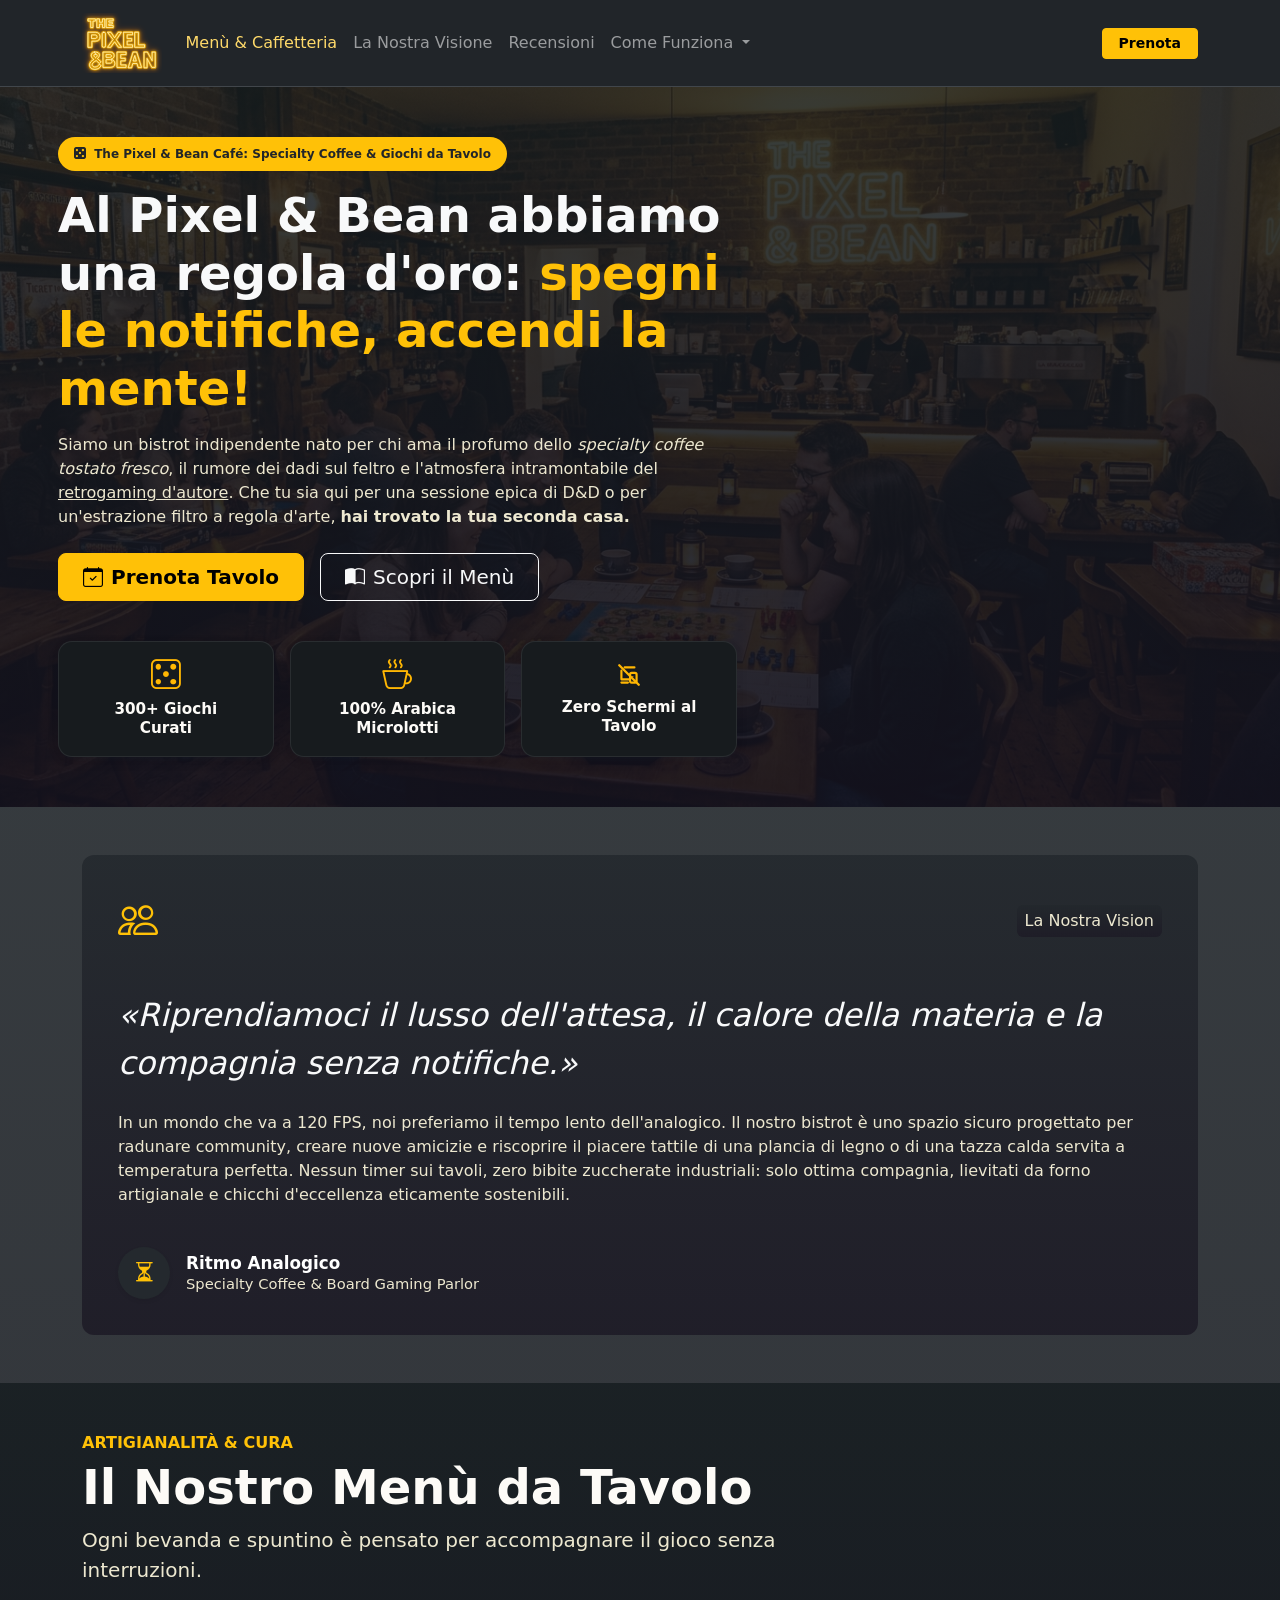
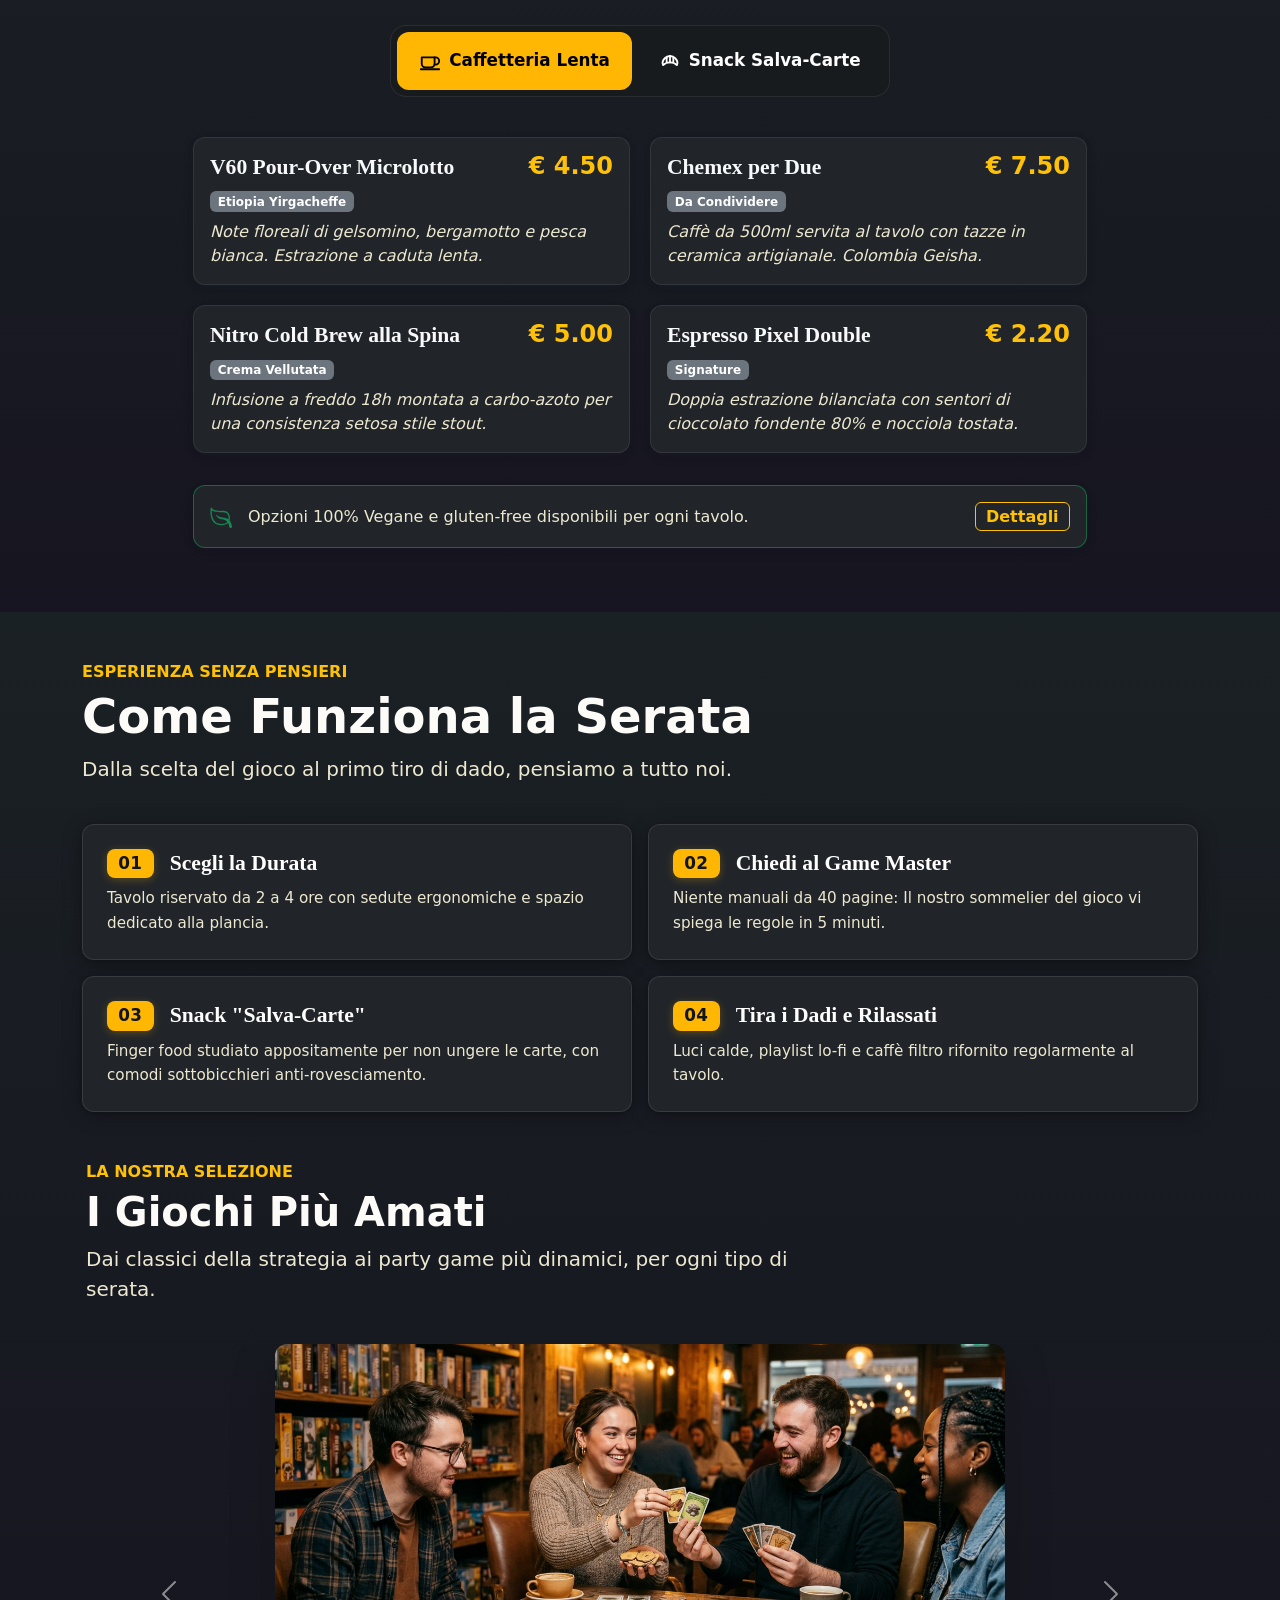
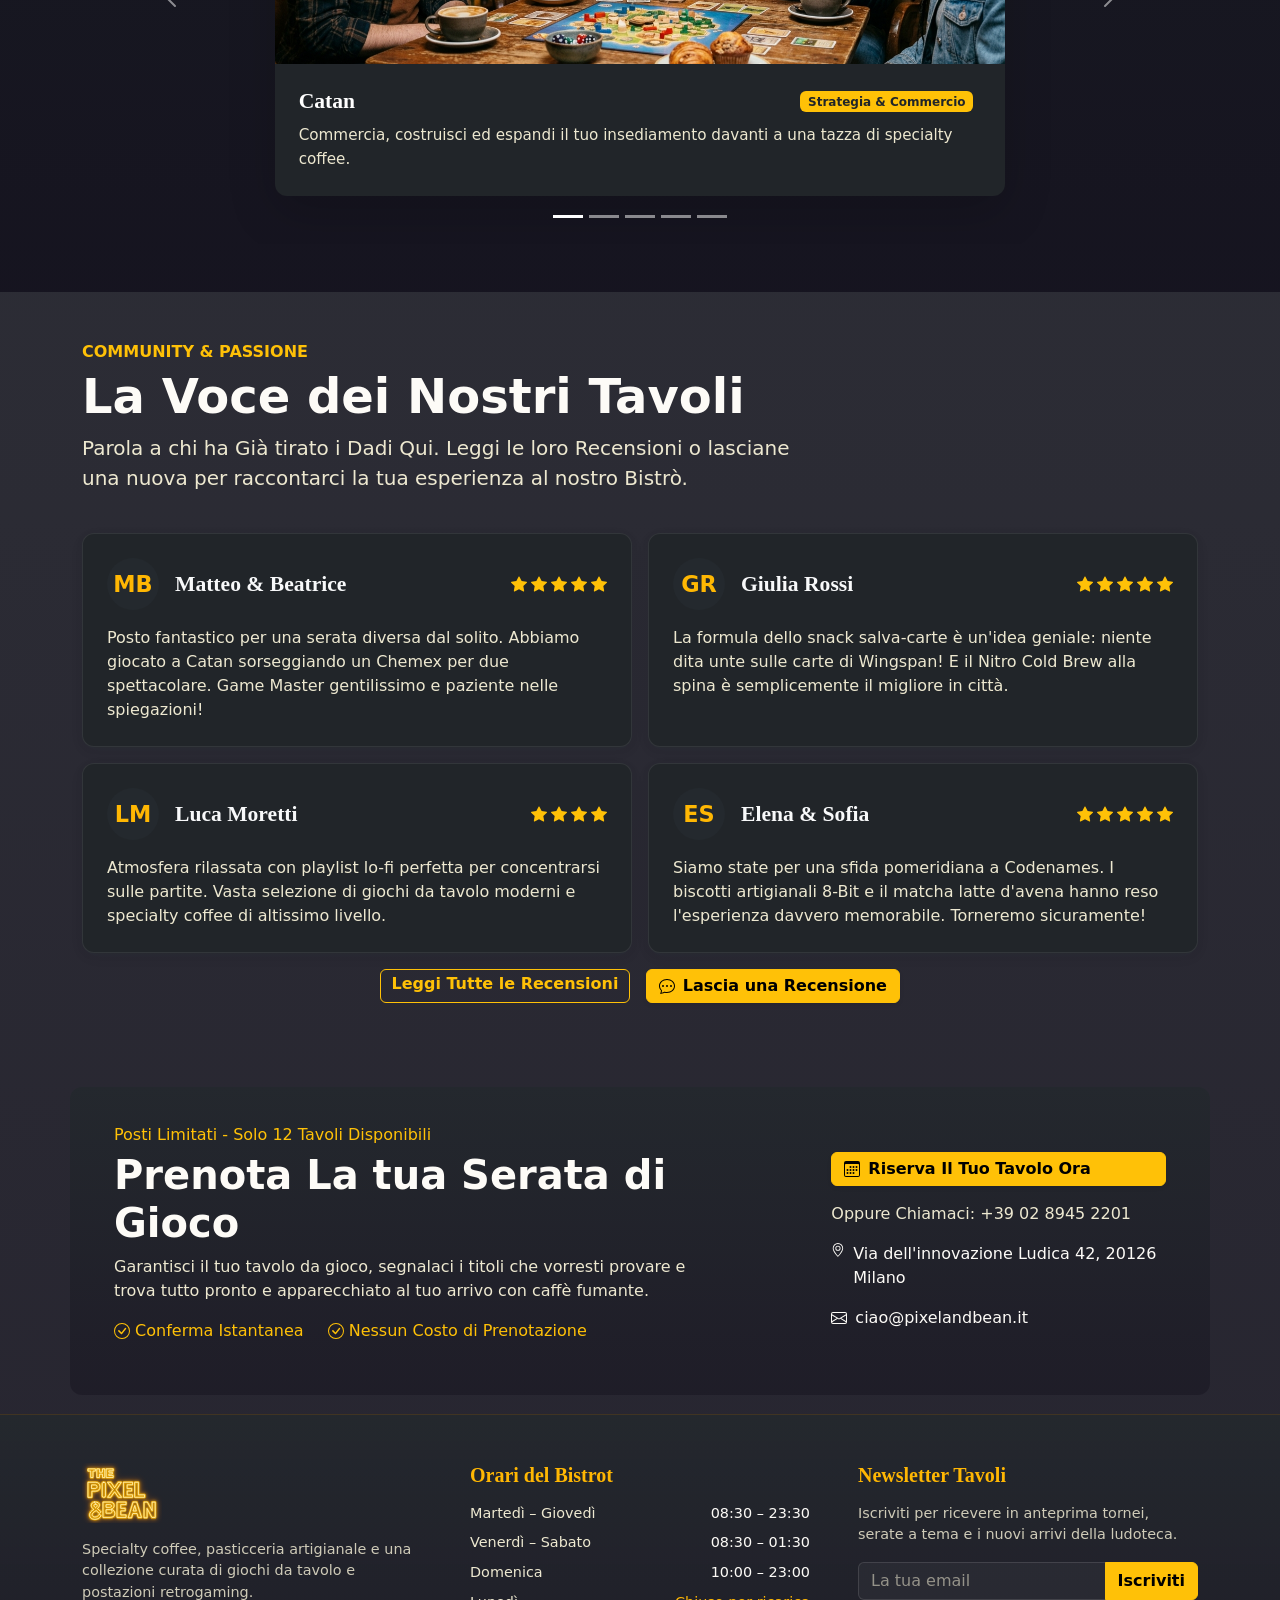
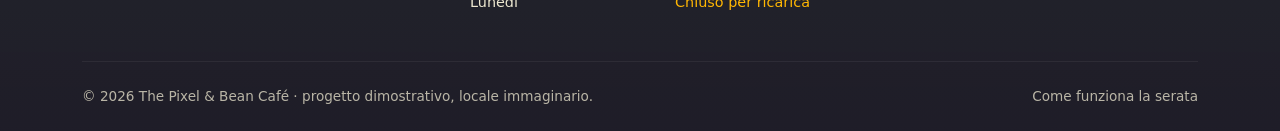
==== pixel-bean-cafe/src/index.html @ 0827370f "Creato funzione onBookingSubmit per la gestione del form di prenotazioni. La funzione registra i val" ====
<!DOCTYPE html>
<html lang="it">

<head>
     <meta charset="UTF-8">
     <meta name="viewport" content="width=device-width, initial-scale=1.0">
     <title>The Pixel & Bean Café</title>

     <!-- Bootstrap 5.3 CSS -->
     <link href="https://cdn.jsdelivr.net/npm/bootstrap@5.3.3/dist/css/bootstrap.min.css" rel="stylesheet"
          integrity="sha384-QWTKZyjpPEjISv5WaRU9OFeRpok6YctnYmDr5pNlyT2bRjXh0JMhjY6hW+ALEwIH" crossorigin="anonymous">
     <!-- Bootstrap Icons -->
     <link rel="stylesheet" href="https://cdn.jsdelivr.net/npm/bootstrap-icons@1.11.3/font/bootstrap-icons.min.css">
     <!-- Foglio di stile personalizzato (Palette & Design Tokens) -->
     <link rel="stylesheet" href="../style/styles.css">
</head>

<body>
     <!-- In attesa di implementazione del Piano di Refactoring -->
     <nav class="navbar navbar-expand-lg bg-dark sticky-top border-bottom border-secondary-subtle" data-bs-theme="dark">
          <div class="container">
               <a class="navbar-brand d-flex align-items-center gap-2" href="#">
                    <img src="../assets/svg/logo.svg" alt="Logo" class="navbar-logo" width="48" height="48">
               </a>

               <div class="d-flex align-items-center gap-2 order-lg-last">
                    <button type="button" class="btn btn-warning btn-sm px-3 fw-semibold" data-bs-toggle="modal"
                         data-bs-target="#prenotazioniModal">Prenota</button>
                    <button class="navbar-toggler" type="button" data-bs-toggle="collapse"
                         data-bs-target="#navbarSupportedContent" aria-controls="navbarSupportedContent"
                         aria-expanded="false" aria-label="Toggle navigation">
                         <span class="navbar-toggler-icon"></span>
                    </button>
               </div>

               <div class="collapse navbar-collapse" id="navbarSupportedContent">
                    <ul class="navbar-nav me-auto mb-2 mb-lg-0 py-2 py-lg-0">
                         <li class="nav-item">
                              <a class="nav-link text-warning-emphasis fw-medium" href="#menu">Menù &amp;
                                   Caffetteria</a>
                         </li>
                         <li class="nav-item">
                              <a class="nav-link" href="#vision">La Nostra Visione</a>
                         </li>
                         <li class="nav-item">
                              <a class="nav-link" href="#recensioni">Recensioni</a>
                         </li>
                         <li class="nav-item dropdown">
                              <a class="nav-link dropdown-toggle" href="#" role="button" data-bs-toggle="dropdown"
                                   aria-expanded="false">
                                   Come Funziona
                              </a>
                              <ul class="dropdown-menu">
                                   <li><a class="dropdown-item" href="#ludoteca">Giochi da Tavolo</a></li>
                                   <li><a class="dropdown-item" href="#info">Info & Contatti</a></li>
                                   <li>
                                        <hr class="dropdown-divider">
                                   </li>
                                   <li><a class="dropdown-item text-warning-emphasis" href="#orari">Orari del
                                             Bistrot</a></li>
                              </ul>
                         </li>
                    </ul>
               </div>
          </div>
     </nav>

     <!-- Hero Section -->
     <section id="hero" class="py-5">
          <div class="container">
               <div class="row align-items-center g-4 g-lg-5">

                    <!-- Colonna Testo & CTA -->
                    <div class="col-12 col-lg-8 col-xl-7 text-start px-3 px-sm-4 px-lg-0" id="hero-content">
                         <span
                              class="badge bg-warning text-dark mb-3 px-3 py-2 rounded-pill text-wrap text-start lh-base">
                              <i class="bi bi-dice-5-fill me-1"></i> The Pixel &amp; Bean Café: Specialty Coffee &amp;
                              Giochi da Tavolo
                         </span>
                         <h1 class="display-5 display-lg-4 fw-bold text-light mb-3">
                              Al Pixel &amp; Bean abbiamo una regola d'oro: <span class="text-warning">spegni le
                                   notifiche,
                                   accendi la mente!</span>
                         </h1>
                         <p class="lead mb-4 fs-6 fs-md-5">
                              Siamo un bistrot indipendente nato per chi ama il profumo dello <i>specialty coffee
                                   tostato fresco</i>, il rumore dei dadi sul feltro e l'atmosfera intramontabile del
                              <u>retrogaming d'autore</u>. Che tu sia qui per una sessione epica di D&amp;D o per
                              un'estrazione filtro
                              a regola d'arte, <strong>hai trovato la tua seconda casa.</strong>
                         </p>
                         <div class="d-flex flex-column flex-sm-row justify-content-start gap-3">
                              <button type="button" class="btn btn-warning btn-lg px-4 fw-semibold text-center"
                                   data-bs-toggle="modal" data-bs-target="#prenotazioniModal">
                                   <i class="bi bi-calendar-check me-2"></i>Prenota Tavolo
                              </button>
                              <a href="#menu" class="btn btn-outline-light btn-lg px-4 text-center">
                                   <i class="bi bi-book-half me-2"></i>Scopri il Menù
                              </a>
                         </div>
                         <div class="row g-2 g-sm-3 mt-4">
                              <div class="col-4">
                                   <div class="hero-feature-card">
                                        <div class="hero-feature-icon">
                                             <i class="bi bi-dice-5"></i>
                                        </div>
                                        <div class="hero-feature-text">
                                             300+ Giochi<br>Curati
                                        </div>
                                   </div>
                              </div>
                              <div class="col-4">
                                   <div class="hero-feature-card">
                                        <div class="hero-feature-icon">
                                             <i class="bi bi-cup-hot"></i>
                                        </div>
                                        <div class="hero-feature-text">
                                             100% Arabica<br>Microlotti
                                        </div>
                                   </div>
                              </div>
                              <div class="col-4">
                                   <div class="hero-feature-card">
                                        <div class="hero-feature-icon">
                                             <svg xmlns="http://www.w3.org/2000/svg" width="26" height="26"
                                                  viewBox="0 0 24 24" fill="none" stroke="currentColor" stroke-width="2"
                                                  stroke-linecap="round" stroke-linejoin="round">
                                                  <path d="M 8 5 H 17" />
                                                  <path d="M 5 8 V 16 H 12" />
                                                  <path d="M 5 19 H 11" />
                                                  <rect x="13" y="10" width="6" height="9" rx="1.5" />
                                                  <circle cx="15.5" cy="13.5" r="0.6" fill="currentColor"
                                                       stroke="none" />
                                                  <line x1="3" y1="3" x2="21" y2="21" stroke-width="2.2" />
                                             </svg>
                                        </div>
                                        <div class="hero-feature-text">
                                             Zero Schermi al<br>Tavolo
                                        </div>
                                   </div>
                              </div>
                         </div>
                    </div>

               </div>
          </div>
     </section>

     <!-- Vision Section -->
     <section class="container my-5">
          <div class="vision-card">
               <div class="row align-items-center mb-3">
                    <div class="col-6 vision-feature-icon text-warning">
                         <i class="bi bi-people"></i>
                    </div>
                    <div class="col-6 text-end">
                         <span class="badge bg-dark fw-normal p-2 fs-6 vision-label" id="vision">La Nostra Vision</span>
                    </div>
               </div>
               <div class="row">
                    <div class="col-12 vision-text">
                         <blockquote class="fs-2 fs-lg-1 fw-normal text-light my-3 my-md-4 fst-italic">
                              «Riprendiamoci il lusso dell'attesa, il calore della materia e la compagnia senza
                              notifiche.»
                         </blockquote>
                         <p class="lead fw-light fs-6 fs-md-5">
                              In un mondo che va a 120 FPS, noi preferiamo il <strong>tempo lento
                                   dell'analogico</strong>.
                              Il nostro bistrot è uno spazio sicuro progettato per radunare community, creare nuove
                              amicizie
                              e riscoprire il piacere tattile di una plancia di legno o di una tazza calda servita a
                              temperatura perfetta. Nessun timer sui tavoli, zero bibite zuccherate industriali: solo
                              ottima compagnia,
                              lievitati da forno artigianale e chicchi d'eccellenza eticamente sostenibili.
                         </p>
                         <div class="d-flex align-items-center gap-3 vision-footer mt-4">
                              <div class="hourglass text-warning shadow-sm">
                                   <i class="bi bi-hourglass-split"></i>
                              </div>
                              <div class="hourglass-text">
                                   <div class="hourglass-title">Ritmo Analogico</div>
                                   <div class="hourglass-subtitle">Specialty Coffee &amp; Board Gaming Parlor</div>
                              </div>
                         </div>
                    </div>
               </div>
          </div>
     </section>

     <!-- Menu Section -->
     <section class="py-5 px-3" id="menu">
          <div class="container">
               <div class="row mb-4 text-start text-md-start">
                    <div class="col-12 col-lg-8 mx-auto mx-lg-0">
                         <p class="text-warning fs-6 text-uppercase fw-semibold mb-1">Artigianalità &amp; Cura</p>
                         <h2 class="display-5 display-md-4 fw-bold">Il Nostro Menù da Tavolo</h2>
                         <p class="fs-5 menu-sub-text">Ogni bevanda e spuntino è pensato per accompagnare il gioco senza
                              interruzioni.</p>
                    </div>
               </div>

               <div class="row justify-content-center">
                    <div class="col-12 col-xl-10">
                         <div class="d-flex justify-content-center mb-4">
                              <nav class="w-100 d-flex justify-content-center">
                                   <div class="nav menu-nav-tabs" id="nav-tab" role="tablist">
                                        <button class="nav-link active" id="nav-caffetteria-tab" data-bs-toggle="tab"
                                             data-bs-target="#nav-caffetteria" type="button" role="tab"
                                             aria-controls="nav-caffetteria" aria-selected="true">
                                             <svg class="nav-icon me-2" xmlns="http://www.w3.org/2000/svg"
                                                  viewBox="0 0 24 24" fill="none" stroke="currentColor" stroke-width="2"
                                                  stroke-linecap="round" stroke-linejoin="round">
                                                  <path d="M17 8h1a4 4 0 1 1 0 8h-1" />
                                                  <path d="M3 8h14v7a4 4 0 0 1-4 4H7a4 4 0 0 1-4-4Z" />
                                                  <line x1="2" x2="22" y1="21" y2="21" />
                                             </svg>
                                             <span>Caffetteria Lenta</span>
                                        </button>
                                        <button class="nav-link" id="nav-snack-tab" data-bs-toggle="tab"
                                             data-bs-target="#nav-snack" type="button" role="tab"
                                             aria-controls="nav-snack" aria-selected="false">
                                             <svg class="nav-icon me-2" xmlns="http://www.w3.org/2000/svg"
                                                  viewBox="0 0 24 24" fill="none" stroke="currentColor" stroke-width="2"
                                                  stroke-linecap="round" stroke-linejoin="round">
                                                  <path
                                                       d="M4.5 16.5c-1.2-2.5-.2-5.5 1.8-7.5C8.2 7 10 6.5 12 6.5s3.8.5 5.7 2.5c2 2 3 5 1.8 7.5-1.8-1.8-4.2-3-7.5-3s-5.7 1.2-7.5 3Z" />
                                                  <path d="M8.5 8.5c-.3 1.8-.3 3.5 0 5" />
                                                  <path d="M12 6.5v7" />
                                                  <path d="M15.5 8.5c.3 1.8.3 3.5 0 5" />
                                             </svg>
                                             <span class="lh-sm">Snack Salva-Carte</span>
                                        </button>
                                   </div>
                              </nav>
                         </div>

                         <div class="tab-content" id="nav-tabContent">
                              <div class="tab-pane fade show active p-3" id="nav-caffetteria" role="tabpanel"
                                   aria-labelledby="nav-caffetteria-tab" tabindex="0">
                              </div>

                              <div class="tab-pane fade p-3" id="nav-snack" role="tabpanel"
                                   aria-labelledby="nav-snack-tab" tabindex="0">
                              </div>
                         </div>

                         <!-- Sezione Avviso Opzioni Vegane -->
                         <div class="p-3">
                              <div class="card bg-dark text-light border-success">
                                   <div class="card-body">
                                        <div class="d-flex align-items-center gap-2 gap-sm-3">
                                             <svg xmlns="http://www.w3.org/2000/svg" width="22" height="22"
                                                  fill="currentColor" class="bi bi-leaf text-success flex-shrink-0"
                                                  viewBox="0 0 16 16">
                                                  <path
                                                       d="M1.4 1.7c.216.289.65.84 1.725 1.274 1.093.44 2.884.774 5.834.528l.37-.023c1.823-.06 3.117.598 3.956 1.579C14.16 6.082 14.5 7.41 14.5 8.5c0 .58-.032 1.285-.229 1.997q.198.248.382.54c.756 1.2 1.19 2.563 1.348 3.966a1 1 0 0 1-1.98.198c-.13-.97-.397-1.913-.868-2.77C12.173 13.386 10.565 14 8 14c-1.854 0-3.32-.544-4.45-1.435-1.125-.887-1.89-2.095-2.391-3.383C.16 6.62.16 3.646.509 1.902L.73.806zm-.05 1.39c-.146 1.609-.008 3.809.74 5.728.457 1.17 1.13 2.213 2.079 2.961.942.744 2.185 1.22 3.83 1.221 2.588 0 3.91-.66 4.609-1.445-1.789-2.46-4.121-1.213-6.342-2.68-.74-.488-1.735-1.323-1.844-2.308-.023-.214.237-.274.38-.112 1.4 1.6 3.573 1.757 5.59 2.045 1.227.215 2.21.526 3.033 1.158.058-.39.075-.782.075-1.158 0-.91-.288-1.988-.975-2.792-.626-.732-1.622-1.281-3.167-1.229l-.316.02c-3.05.253-5.01-.08-6.291-.598a5.3 5.3 0 0 1-1.4-.811" />
                                             </svg>
                                             <p class="card-text mb-0 flex-grow-1 fs-6">
                                                  Opzioni 100% Vegane e gluten-free disponibili per ogni tavolo.
                                             </p>
                                             <a class="badge text-warning border border-warning text-decoration-none fs-6 flex-shrink-0"
                                                  data-bs-toggle="collapse" href="#vegan-items" role="button"
                                                  aria-expanded="false" aria-controls="vegan-items">Dettagli</a>
                                        </div>
                                   </div>
                              </div>

                              <div class="collapse mt-3" id="vegan-items">
                                   <div class="menu-items-grid d-flex flex-column gap-3" id="vegan-contenitore">
                                   </div>
                              </div>
                         </div>
                    </div>
               </div>
          </div>
     </section>

     <!-- Ludoteca Section -->
     <section class="py-5 px-3" id="ludoteca">
          <div class="container">
               <div class="row mb-4 text-start text-md-start">
                    <div class="col-12 col-lg-8 mx-auto mx-lg-0">
                         <p class="text-warning fs-6 text-uppercase fw-semibold mb-1">Esperienza Senza Pensieri</p>
                         <h2 class="display-5 display-md-4 fw-bold">Come Funziona la Serata</h2>
                         <p class="fs-5 menu-sub-text">Dalla scelta del gioco al primo tiro di dado, pensiamo a tutto
                              noi.</p>
                    </div>
               </div>
               <div class="menu-items-grid d-flex flex-column gap-3" id="cards-contenitore"></div>
          </div>

          <!-- Carosello Giochi Più Amati -->
          <div class="container mt-5 px-3">
               <div class="row mb-4 text-start">
                    <div class="col-12 col-lg-8">
                         <p class="text-warning fs-6 text-uppercase fw-semibold mb-1">La Nostra Selezione</p>
                         <h2 class="display-6 fw-bold">I Giochi Più Amati</h2>
                         <p class="fs-5 menu-sub-text">Dai classici della strategia ai party game più dinamici, per ogni
                              tipo di serata.</p>
                    </div>
               </div>

               <!-- Carousel Bootstrap Component -->
               <div id="carouselGiochi" class="carousel slide" data-bs-ride="carousel">
                    <!-- Indicatori -->
                    <div class="carousel-indicators">
                         <button type="button" data-bs-target="#carouselGiochi" data-bs-slide-to="0" class="active"
                              aria-current="true" aria-label="Catan"></button>
                         <button type="button" data-bs-target="#carouselGiochi" data-bs-slide-to="1"
                              aria-label="Wingspan"></button>
                         <button type="button" data-bs-target="#carouselGiochi" data-bs-slide-to="2"
                              aria-label="Ticket to Ride"></button>
                         <button type="button" data-bs-target="#carouselGiochi" data-bs-slide-to="3"
                              aria-label="Terraforming Mars"></button>
                         <button type="button" data-bs-target="#carouselGiochi" data-bs-slide-to="4"
                              aria-label="Codenames"></button>
                    </div>

                    <!-- Slide del Carosello -->
                    <div class="carousel-inner pb-5" id="contenitore-giochi"></div>

                    <!-- Controlli Precedente / Successivo -->
                    <button class="carousel-control-prev" type="button" data-bs-target="#carouselGiochi"
                         data-bs-slide="prev">
                         <span class="carousel-control-prev-icon" aria-hidden="true"></span>
                         <span class="visually-hidden">Precedente</span>
                    </button>
                    <button class="carousel-control-next" type="button" data-bs-target="#carouselGiochi"
                         data-bs-slide="next">
                         <span class="carousel-control-next-icon" aria-hidden="true"></span>
                         <span class="visually-hidden">Successivo</span>
                    </button>
               </div>
          </div>
     </section>
     <!-- Sezione Recensioni -->
     <section class="py-5 px-3" id="recensioni">
          <div class="container">
               <div class="row mb-4 text-start text-md-start">
                    <div class="col-12 col-lg-8 mx-auto mx-lg-0">
                         <p class="text-warning fs-6 text-uppercase fw-semibold mb-1">Community & Passione</p>
                         <h2 class="display-5 display-md-4 fw-bold">La Voce dei Nostri Tavoli</h2>
                         <p class="fs-5 menu-sub-text">Parola a chi ha Già tirato i Dadi Qui. Leggi le loro Recensioni o
                              lasciane una nuova per raccontarci la tua esperienza al nostro Bistrò.</p>
                    </div>
               </div>
               <div class="menu-items-grid d-flex flex-column gap-3" id="recensioni-contenitore">
               </div>
               <div class="collapse mt-3" id="toggle-reviews">
                    <div class="menu-items-grid d-flex flex-column gap-3" id="more-reviews">
                    </div>
               </div>

               <div class="d-flex flex-column flex-sm-row justify-content-center gap-3 py-3">

                    <a class="badge text-warning border border-warning text-decoration-none fs-6 flex-shrink-0"
                         data-bs-toggle="collapse" href="#toggle-reviews" role="button" aria-expanded="false"
                         aria-controls="toggle-reviews">Leggi Tutte le Recensioni</a>

                    <button type="button"
                         class="btn btn-warning fw-semibold d-inline-flex align-items-center justify-content-center gap-2 shadow-sm text-sm-center"
                         data-bs-toggle="modal" data-bs-target="#recensioneModal">
                         <svg xmlns="http://www.w3.org/2000/svg" width="16" height="16" fill="currentColor"
                              class="bi bi-chat-dots flex-shrink-0" viewBox="0 0 16 16" aria-hidden="true">
                              <path
                                   d="M5 8a1 1 0 1 1-2 0 1 1 0 0 1 2 0m4 0a1 1 0 1 1-2 0 1 1 0 0 1 2 0m3 1a1 1 0 1 0 0-2 1 1 0 0 0 0 2" />
                              <path
                                   d="m2.165 15.803.02-.004c1.83-.363 2.948-.842 3.468-1.105A9 9 0 0 0 8 15c4.418 0 8-3.134 8-7s-3.582-7-8-7-8 3.134-8 7c0 1.76.743 3.37 1.97 4.6a10.4 10.4 0 0 1-.524 2.318l-.003.011a11 11 0 0 1-.244.637c-.079.186.074.394.273.362a22 22 0 0 0 .693-.125m.8-3.108a1 1 0 0 0-.287-.801C1.618 10.83 1 9.468 1 8c0-3.192 3.004-6 7-6s7 2.808 7 6-3.004 6-7 6a8 8 0 0 1-2.088-.272 1 1 0 0 0-.711.074c-.387.196-1.24.57-2.634.893a11 11 0 0 0 .398-2" />
                         </svg>
                         <span class="lh-sm">Lascia una Recensione</span>
                    </button>
               </div>
          </div>
     </section>

     <!-- Banner Finale con Info & Contatti -->
     <section id="info">
          <div class="container banner-card">
               <!-- Single row using flex alignment classes -->
               <div class="row px-4 justify-content-between align-items-center-custom">

                    <!-- Left Column: Text Content -->
                    <div class="col-md-7 col-12 py-3">
                         <p class="mb-1 text-warning">Posti Limitati - Solo 12 Tavoli Disponibili</p>
                         <h2 class="display-6 fw-bold">Prenota La tua Serata di Gioco</h2>
                         <p class="lead fw-light fs-6 mb-0">
                              Garantisci il tuo tavolo da gioco, segnalaci i titoli che vorresti provare e trova tutto
                              pronto e apparecchiato al tuo arrivo con caffè fumante.
                         </p>
                         <div class="d-flex gap-4 mt-3">
                              <p class="text-warning">
                                   <svg xmlns="http://www.w3.org/2000/svg" width="16" height="16" fill="currentColor"
                                        class="bi bi-check-circle" viewBox="0 0 16 16">
                                        <path d="M8 15A7 7 0 1 1 8 1a7 7 0 0 1 0 14m0 1A8 8 0 1 0 8 0a8 8 0 0 0 0 16" />
                                        <path
                                             d="m10.97 4.97-.02.022-3.473 4.425-2.093-2.094a.75.75 0 0 0-1.06 1.06L6.97 11.03a.75.75 0 0 0 1.079-.02l3.992-4.99a.75.75 0 0 0-1.071-1.05" />
                                   </svg>
                                   <span>
                                        Conferma Istantanea
                                   </span>
                              </p>
                              <p class="text-warning">
                                   <svg xmlns="http://www.w3.org/2000/svg" width="16" height="16" fill="currentColor"
                                        class="bi bi-check-circle" viewBox="0 0 16 16">
                                        <path d="M8 15A7 7 0 1 1 8 1a7 7 0 0 1 0 14m0 1A8 8 0 1 0 8 0a8 8 0 0 0 0 16" />
                                        <path
                                             d="m10.97 4.97-.02.022-3.473 4.425-2.093-2.094a.75.75 0 0 0-1.06 1.06L6.97 11.03a.75.75 0 0 0 1.079-.02l3.992-4.99a.75.75 0 0 0-1.071-1.05" />
                                   </svg>
                                   <span>
                                        Nessun Costo di Prenotazione
                                   </span>
                              </p>

                         </div>
                    </div>


                    <div class="col-md-4 col-12 d-md-flex justify-content-md-end align-items-center py-3">
                         <div class="d-flex flex-column">
                              <button type="button"
                                   class="btn btn-warning fw-semibold d-inline-flex align-items-center gap-2 shadow-sm"
                                   data-bs-toggle="modal" data-bs-target="#prenotazioniModal">
                                   <svg xmlns="http://www.w3.org/2000/svg" width="16" height="16" fill="currentColor"
                                        class="bi bi-calendar3" viewBox="0 0 16 16">
                                        <path
                                             d="M14 0H2a2 2 0 0 0-2 2v12a2 2 0 0 0 2 2h12a2 2 0 0 0 2-2V2a2 2 0 0 0-2-2M1 3.857C1 3.384 1.448 3 2 3h12c.552 0 1 .384 1 .857v10.286c0 .473-.448.857-1 .857H2c-.552 0-1-.384-1-.857z" />
                                        <path
                                             d="M6.5 7a1 1 0 1 0 0-2 1 1 0 0 0 0 2m3 0a1 1 0 1 0 0-2 1 1 0 0 0 0 2m3 0a1 1 0 1 0 0-2 1 1 0 0 0 0 2m-9 3a1 1 0 1 0 0-2 1 1 0 0 0 0 2m3 0a1 1 0 1 0 0-2 1 1 0 0 0 0 2m3 0a1 1 0 1 0 0-2 1 1 0 0 0 0 2m3 0a1 1 0 1 0 0-2 1 1 0 0 0 0 2m-9 3a1 1 0 1 0 0-2 1 1 0 0 0 0 2m3 0a1 1 0 1 0 0-2 1 1 0 0 0 0 2m3 0a1 1 0 1 0 0-2 1 1 0 0 0 0 2" />
                                   </svg> <span class="lh-sm">Riserva Il Tuo Tavolo Ora</span>
                              </button>
                              <div class="mt-3">
                                   <p>Oppure Chiamaci: +39 02 8945 2201</p>
                              </div>

                              <div class="d-flex flex-column gap-3">
                                   <div class="d-flex gap-2 align-items-start">
                                        <svg xmlns="http://www.w3.org/2000/svg" width="16" height="16"
                                             fill="currentColor" class="bi bi-geo-alt" viewBox="0 0 16 16">
                                             <path
                                                  d="M12.166 8.94c-.524 1.062-1.234 2.12-1.96 3.07A32 32 0 0 1 8 14.58a32 32 0 0 1-2.206-2.57c-.726-.95-1.436-2.008-1.96-3.07C3.304 7.867 3 6.862 3 6a5 5 0 0 1 10 0c0 .862-.305 1.867-.834 2.94M8 16s6-5.686 6-10A6 6 0 0 0 2 6c0 4.314 6 10 6 10" />
                                             <path
                                                  d="M8 8a2 2 0 1 1 0-4 2 2 0 0 1 0 4m0 1a3 3 0 1 0 0-6 3 3 0 0 0 0 6" />
                                        </svg>
                                        <span>Via dell'innovazione Ludica 42, 20126 Milano</span>
                                   </div>
                                   <div class="d-flex gap-2 align-items-center">
                                        <svg xmlns="http://www.w3.org/2000/svg" width="16" height="16"
                                             fill="currentColor" class="bi bi-envelope" viewBox="0 0 16 16">
                                             <path
                                                  d="M0 4a2 2 0 0 1 2-2h12a2 2 0 0 1 2 2v8a2 2 0 0 1-2 2H2a2 2 0 0 1-2-2zm2-1a1 1 0 0 0-1 1v.217l7 4.2 7-4.2V4a1 1 0 0 0-1-1zm13 2.383-4.708 2.825L15 11.105zm-.034 6.876-5.64-3.471L8 9.583l-1.326-.795-5.64 3.47A1 1 0 0 0 2 13h12a1 1 0 0 0 .966-.741M1 11.105l4.708-2.897L1 5.383z" />
                                        </svg>
                                        <span>ciao@pixelandbean.it</span>
                                   </div>
                              </div>

                         </div>
                    </div>
               </div>
          </div>
     </section>

     <!-- footer -->
     <footer id="footer" class="pt-5 pb-4 px-3">
          <div class="container">
               <div class="row g-4 g-lg-5">

                    <!-- Colonna 1: Logo e descrizione -->
                    <div class="col-12 col-md-6 col-lg-4">
                         <a href="#hero" class="d-inline-block mb-3">
                              <img src="../assets/svg/logo.svg" alt="The Pixel &amp; Bean Café, torna all'inizio"
                                   class="navbar-logo" width="48" height="48">
                         </a>
                         <p class="footer-text mb-0">
                              Specialty coffee, pasticceria artigianale e una collezione curata di giochi da tavolo
                              e postazioni retrogaming.
                         </p>
                    </div>

                    <!-- Colonna 2: Orari -->
                    <div class="col-12 col-md-6 col-lg-4">
                         <h2 class="footer-title">Orari del Bistrot</h2>
                         <dl class="footer-hours" id="orari">
                              <dt>Martedì – Giovedì</dt>
                              <dd>08:30 – 23:30</dd>
                              <dt>Venerdì – Sabato</dt>
                              <dd>08:30 – 01:30</dd>
                              <dt>Domenica</dt>
                              <dd>10:00 – 23:00</dd>
                              <dt>Lunedì</dt>
                              <dd class="footer-closed">Chiuso per ricarica</dd>
                         </dl>
                    </div>

                    <!-- Colonna 3: Newsletter (la logica JS gestisce l'evento dell'iscrizione) -->
                    <div class="col-12 col-lg-4">
                         <h2 class="footer-title">Newsletter Tavoli</h2>
                         <p class="footer-text">
                              Iscriviti per ricevere in anteprima tornei, serate a tema e i nuovi arrivi della ludoteca.
                         </p>
                         <form id="newsletter-form">
                              <label for="newsletter-email" class="visually-hidden">La tua email</label>
                              <div class="input-group">
                                   <input type="email" id="newsletter-email" name="email" class="form-control"
                                        placeholder="La tua email" autocomplete="email" required>
                                   <button type="submit" class="btn btn-warning fw-semibold">Iscriviti</button>
                              </div>
                         </form>
                    </div>

               </div>

               <!-- Barra inferiore -->
               <div
                    class="footer-bottom d-flex flex-column flex-md-row justify-content-between align-items-center gap-2 mt-5 pt-4 text-center text-md-start">
                    <p class="mb-0">&copy; 2026 The Pixel &amp; Bean Café · progetto dimostrativo, locale immaginario.
                    </p>
                    <a href="#ludoteca" class="footer-link">Come funziona la serata</a>
               </div>
          </div>
     </footer>

     <!-- Modal Lascia una Recensione -->
     <div class="modal fade" id="recensioneModal" tabindex="-1" aria-labelledby="recensioneModalLabel"
          aria-hidden="true" data-bs-theme="dark">
          <div class="modal-dialog modal-dialog-centered">
               <div class="modal-content bg-dark text-light border border-secondary">
                    <div class="modal-header border-secondary">
                         <h2 class="modal-title fs-5 fw-bold text-warning" id="recensioneModalLabel">Lascia
                              una Recensione</h2>
                         <button type="button" class="btn-close" data-bs-dismiss="modal" aria-label="Chiudi"></button>
                    </div>
                    <div class="modal-body">
                         <p class="menu-sub-text mb-3">Raccontaci la tua esperienza al bistrot: i giochi
                              provati, il caffè e l'atmosfera al tavolo.</p>
                         <form id="formRecensione">
                              <div class="mb-3">
                                   <label for="reviewNome" class="form-label fw-semibold">Il tuo Nome</label>
                                   <input type="text" class="form-control" id="reviewNome" name="nome"
                                        placeholder="Es. Marco Rossi" required>
                              </div>
                              <div class="mb-3">
                                   <label for="reviewValutazione" class="form-label fw-semibold">Valutazione</label>
                                   <select class="form-select" id="reviewValutazione" name="valutazione" required>
                                        <option value="" selected disabled>Scegli una valutazione da 1 a 5
                                             stelle...</option>
                                        <option value="5">★★★★★ - 5 Stelle (Eccellente)</option>
                                        <option value="4">★★★★☆ - 4 Stelle (Molto Buono)</option>
                                        <option value="3">★★★☆☆ - 3 Stelle (Buono)</option>
                                        <option value="2">★★☆☆☆ - 2 Stelle (Sufficiente)</option>
                                        <option value="1">★☆☆☆☆ - 1 Stella (Scarso)</option>
                                   </select>
                              </div>
                              <div class="mb-3">
                                   <label for="reviewTesto" class="form-label fw-semibold">La tua
                                        Recensione</label>
                                   <textarea class="form-control" id="reviewTesto" name="recensione" rows="3"
                                        placeholder="Com'è andata la serata?" required></textarea>
                              </div>
                         </form>
                    </div>
                    <div class="modal-footer border-secondary">
                         <button type="button" class="btn btn-outline-secondary" data-bs-dismiss="modal">Chiudi</button>
                         <button type="submit" form="formRecensione" class="btn btn-warning fw-semibold">Invia
                              Recensione</button>
                    </div>
               </div>
          </div>
     </div>

     <!-- Modal: Form di Prenotazioni -->
     <div class="modal fade" id="prenotazioniModal" tabindex="-1" aria-labelledby="prenotazioniModalLabel"
          aria-hidden="true" data-bs-theme="dark">
          <div class="modal-dialog modal-dialog-centered modal-dialog-scrollable modal-lg">
               <div class="modal-content bg-dark text-light border border-secondary">
                    <div class="modal-header border-secondary">
                         <h2 class="modal-title fs-5 fw-bold text-warning" id="prenotazioniModalLabel">
                              Prenota il tuo Tavolo
                         </h2>
                         <button type="button" class="btn-close" data-bs-dismiss="modal" aria-label="Chiudi"></button>
                    </div>

                    <div class="modal-body">
                         <p class="menu-sub-text mb-4">
                              Dicci quando arrivi e cosa vorresti giocare: troverai il tavolo apparecchiato, la
                              scatola già sul feltro e il caffè in arrivo.
                         </p>

                         <form id="formPrenotazione">
                              <div class="row g-3">

                                   <!-- Nome -->
                                   <div class="col-12 col-md-6">
                                        <label for="bookingNome" class="form-label fw-semibold">Nome e
                                             cognome</label>
                                        <input type="text" class="form-control" id="bookingNome" name="nome"
                                             placeholder="Es. Marco Rossi" autocomplete="name" required>
                                   </div>

                                   <!-- Email -->
                                   <div class="col-12 col-md-6">
                                        <label for="bookingEmail" class="form-label fw-semibold">Email</label>
                                        <input type="email" class="form-control" id="bookingEmail" name="email"
                                             placeholder="nome@email.it" autocomplete="email" required>
                                   </div>

                                   <!-- Telefono -->
                                   <div class="col-12 col-md-6">
                                        <label for="bookingTelefono" class="form-label fw-semibold">Telefono</label>
                                        <input type="tel" class="form-control" id="bookingTelefono" name="telefono"
                                             placeholder="Es. 333 123 4567" autocomplete="tel" inputmode="tel" required>
                                   </div>

                                   <!-- Numero ospiti -->
                                   <div class="col-12 col-md-6">
                                        <label for="bookingOspiti" class="form-label fw-semibold">Numero di
                                             ospiti</label>
                                        <input type="number" class="form-control" id="bookingOspiti" name="ospiti"
                                             min="1" max="8" value="2" required>
                                        <div class="form-text">Da 1 a 8 persone per tavolo. Per gruppi più
                                             numerosi scrivicelo nelle richieste speciali.</div>
                                   </div>

                                   <!-- Data e ora -->
                                   <div class="col-12 col-md-6">
                                        <label for="bookingDataOra" class="form-label fw-semibold">Data e
                                             ora di arrivo</label>
                                        <input type="datetime-local" class="form-control" id="bookingDataOra"
                                             name="dataOra" required>
                                        <div class="form-text">Il lunedì siamo chiusi per ricarica.</div>
                                   </div>

                                   <!-- Gioco preferito -->
                                   <div class="col-12 col-md-6">
                                        <label for="bookingGioco" class="form-label fw-semibold">Gioco da
                                             preparare</label>
                                        <select class="form-select" id="bookingGioco" name="gioco">
                                             <option value="nessuna-preferenza" selected>Nessuna preferenza,
                                                  decidiamo al tavolo</option>
                                             <option value="game-master">Consigliatemi voi (ci pensa il Game
                                                  Master)</option>
                                             <option value="catan">Catan</option>
                                             <option value="wingspan">Wingspan</option>
                                             <option value="ticket-to-ride">Ticket to Ride</option>
                                             <option value="terraforming-mars">Terraforming Mars</option>
                                             <option value="codenames">Codenames</option>
                                             <option value="dixit">Dixit</option>
                                        </select>
                                   </div>

                                   <!-- Richieste speciali -->
                                   <div class="col-12">
                                        <label for="bookingRichieste" class="form-label fw-semibold">Richieste
                                             speciali <span
                                                  class="fw-normal text-secondary">(facoltativo)</span></label>
                                        <textarea class="form-control" id="bookingRichieste" name="richieste" rows="3"
                                             placeholder="Un compleanno da festeggiare, intolleranze alimentari, una partita da preparare con il Game Master..."></textarea>
                                   </div>

                                   <!-- Regolamento (collapse, come la sezione vegana) -->
                                   <div class="col-12">
                                        <button class="btn btn-outline-warning btn-sm" type="button"
                                             data-bs-toggle="collapse" data-bs-target="#regolamentoTavolo"
                                             aria-expanded="false" aria-controls="regolamentoTavolo">
                                             <i class="bi bi-dice-5 me-1" aria-hidden="true"></i>Leggi il
                                             Regolamento del Tavolo
                                        </button>
                                        <div class="collapse mt-3" id="regolamentoTavolo">
                                             <div class="border border-secondary rounded-3 p-3 small">
                                                  <ol class="mb-0 ps-3 menu-sub-text">
                                                       <li class="mb-2"><strong class="text-light">Zero schermi
                                                                 al tavolo.</strong> I telefoni restano in
                                                            tasca o nel cestino all'ingresso: qui si gioca
                                                            guardandosi
                                                            in faccia.</li>
                                                       <li class="mb-2"><strong class="text-light">Il tavolo ti
                                                                 aspetta 15 minuti.</strong> Se sei in
                                                            ritardo chiamaci: oltre il quarto d'ora lo liberiamo
                                                            per chi è in attesa.</li>
                                                       <li class="mb-2"><strong class="text-light">Mani pulite,
                                                                 carte felici.</strong> Al tavolo da gioco
                                                            servono solo i nostri snack "Salva-Carte"; le bevande
                                                            stanno sul ripiano laterale, mai sopra le plance.</li>
                                                       <li class="mb-2"><strong class="text-light">Ogni pezzo
                                                                 torna nella sua scatola.</strong> Prima di
                                                            cambiare gioco rimetti tutto a posto, il prossimo
                                                            tavolo te ne sarà grato.</li>
                                                       <li class="mb-2"><strong class="text-light">Il Game Master
                                                                 è tuo alleato.</strong> Spiega le regole,
                                                            consiglia i giochi e risolve le dispute: le sue
                                                            decisioni sono definitive.</li>
                                                       <li class="mb-0"><strong class="text-light">Cambi di
                                                                 programma?</strong> Avvisaci almeno 24 ore
                                                            prima, così il tavolo va a un altro gruppo.</li>
                                                  </ol>
                                             </div>
                                        </div>
                                   </div>

                                   <!-- Accettazione condizioni -->
                                   <div class="col-12">
                                        <div class="form-check">
                                             <input class="form-check-input" type="checkbox" id="bookingTermini"
                                                  name="termini" required>
                                             <label class="form-check-label" for="bookingTermini">
                                                  Ho letto il Regolamento del Tavolo e prometto di trattare
                                                  bene i dadi.
                                             </label>
                                        </div>
                                   </div>

                              </div>
                         </form>
                    </div>

                    <div class="modal-footer border-secondary">
                         <button type="button" class="btn btn-outline-secondary" data-bs-dismiss="modal">Chiudi</button>
                         <button type="submit" form="formPrenotazione" class="btn btn-warning fw-semibold">
                              Conferma Prenotazione</button>
                    </div>
               </div>
          </div>
     </div>

     <!-- Dialog: iscrizione riuscita la logica JS renderizza il dialog corretto (success/rejected) -->
     <div>
          <dialog class="dialog" id="newsletterDialog" aria-labelledby="dialog-title" data-bs-theme="dark">
          </dialog>
     </div>

     <!-- Bootstrap 5.3 JS Bundle -->
     <script src="https://cdn.jsdelivr.net/npm/bootstrap@5.3.3/dist/js/bootstrap.bundle.min.js"
          integrity="sha384-YvpcrYf0tY3lHB60NNkmXc5s9fDVZLESaAA55NDzOxhy9GkcIdslK1eN7N6jIeHz"
          crossorigin="anonymous"></script>
     <script type="module" src="../js/cards.js"></script>
</body>

</html>
---- pixel-bean-cafe/style/styles.css ----
/* ==========================================================================
   THE PIXEL & BEAN CAFÉ — DESIGN SYSTEM & PALETTE COLORI
   ========================================================================== */

:root {
  /* Tipografia */
  --main-font: system-ui, -apple-system, BlinkMacSystemFont, 'Segoe UI', Roboto, Oxygen, Ubuntu, Cantarell, 'Open Sans', 'Helvetica Neue', sans-serif;

  /* Colori & Accenti Brand */
  --primary-amber: #ffb703;
  --accent-wood: #ede8d0;
  --coffee-cream: #fdfbf7;

  /* Gradienti Principali */
  --gradient-bg-main: linear-gradient(rgba(22, 29, 32, 0.85), rgba(20, 18, 30, 0.92));
  --gradient-surface: linear-gradient(rgba(35, 40, 45, 0.85), rgba(30, 28, 39, 0.92));

  /* Raggi di Curvatura (border-radius) */
  --radius-card-sm: 12px;
  --radius-card-lg: 16px;

  /* Ombreggiature & Transizioni */
  --shadow-sm: 0 2px 8px rgba(35, 39, 42, 0.04), 0 4px 16px rgba(35, 39, 42, 0.04);
  --transition-fast: 0.25s ease;
}

/* ==========================================================================
   BASE & RESET
   ========================================================================== */

body {
  min-height: 100vh;
  font-family: var(--main-font);
  background: var(--gradient-bg-main);
  color: var(--coffee-cream);
}

/* ==========================================================================
   NAVBAR
   ========================================================================== */

.navbar-logo {
  height: 48px;
  width: auto;
  object-fit: contain;
  transition: height var(--transition-fast);
}

@media (min-width: 992px) {
  .navbar-logo {
    height: 60px;
  }
}

/* ==========================================================================
   HERO SECTION
   ========================================================================== */

#hero {
  background: var(--gradient-bg-main),
    url('../assets/img/cafe-hero.jpg') center / cover no-repeat;
  min-height: 80vh;
  display: flex;
  align-items: center;
}

#hero p {
  color: var(--accent-wood);
  font-weight: 350;
}

/* Feature Cards Hero */
.hero-feature-card {
  background-color: #171b1e;
  border: 1px solid rgba(255, 255, 255, 0.08);
  border-radius: 14px;
  padding: 1.1rem 0.6rem;
  text-align: center;
  display: flex;
  flex-direction: column;
  align-items: center;
  justify-content: center;
  height: 100%;
  box-shadow: var(--shadow-sm);
  transition: transform var(--transition-fast), border-color var(--transition-fast);
}

.hero-feature-card:hover {
  border-color: rgba(255, 183, 3, 0.4);
  transform: translateY(-2px);
}

.hero-feature-icon {
  font-size: 1.85rem;
  color: var(--primary-amber);
  margin-bottom: 0.6rem;
  line-height: 1;
  display: flex;
  align-items: center;
  justify-content: center;
}

.hero-feature-text {
  font-size: 0.95rem;
  font-weight: 600;
  line-height: 1.25;
}

/* Ottimizzazioni Hero per Mobile Extra Small (<576px) */
@media (max-width: 575.98px) {
  #hero {
    min-height: auto;
    padding-top: 1.5rem !important;
    padding-bottom: 2.5rem !important;
  }

  .hero-feature-card {
    padding: 0.75rem 0.35rem;
    border-radius: 10px;
  }

  .hero-feature-icon {
    font-size: 1.35rem;
    margin-bottom: 0.35rem;
  }

  .hero-feature-text {
    font-size: 0.75rem;
    line-height: 1.2;
  }
}

/* ==========================================================================
   VISION SECTION
   ========================================================================== */

.vision-card, .banner-card{
  background: var(--gradient-surface);
  margin-block: 1.2rem;
  border-radius: var(--radius-card-sm);
  padding: 1.25rem;
}

@media (min-width: 768px) {
  .vision-card {
    padding: 2.25rem;
  }
}

.vision-feature-icon {
  font-size: 2.5rem;
  display: flex;
  justify-content: flex-start;
}

.vision-label {
  background: var(--gradient-surface);
  color: var(--accent-wood);
}

.vision-text {
  display: flex;
  flex-direction: column;
}

.vision-text p, .banner-card p {
  color: var(--accent-wood);
}

/* Hourglass Badge */
.hourglass {
  width: 52px;
  height: 52px;
  min-width: 52px;
  border-radius: 50%;
  background-color: #24292e;
  display: flex;
  align-items: center;
  justify-content: center;
  font-size: 1.4rem;
}

.hourglass-title {
  color: #ffffff;
  font-weight: 700;
  font-size: 1.05rem;
  line-height: 1.2;
  margin-bottom: 2px;
}

.hourglass-subtitle {
  color: var(--accent-wood);
  font-size: 0.92rem;
  line-height: 1.2;
  margin-bottom: 0;
}

/* ==========================================================================
   MENU SECTION & TABS
   ========================================================================== */

#menu {
  background: var(--gradient-bg-main);
}

.menu-sub-text {
  color: var(--accent-wood);
}

/* Segmented Control Pill (Nav Tabs) */
/* Segmented Control Pill (Nav Tabs) */
.menu-nav-tabs {
  display: inline-flex;
  align-items: center;
  background-color: #171b1e;
  border: 1px solid rgba(255, 255, 255, 0.08);
  border-radius: var(--radius-card-lg);
  padding: 6px;
  gap: 4px;
  max-width: 100%;
}

.menu-nav-tabs .nav-link {
  display: inline-flex;
  align-items: center;
  justify-content: center;
  color: #ffffff;
  background-color: transparent;
  border: none;
  border-radius: var(--radius-card-sm);
  padding: 0.75rem 1.4rem;
  font-weight: 600;
  font-size: 1.05rem;
  min-height: 58px;
  transition: all var(--transition-fast);
}

.menu-nav-tabs .nav-link:hover {
  color: var(--primary-amber);
  background-color: rgba(255, 255, 255, 0.04);
}

.menu-nav-tabs .nav-link.active {
  background-color: var(--primary-amber);
  color: #000000;
  font-weight: 700;
}

.menu-nav-tabs .nav-link.active:hover {
  background-color: var(--primary-amber);
  color: #000000;
}

.menu-nav-tabs .nav-icon {
  width: 22px;
  height: 22px;
  flex-shrink: 0;
}

/* Nav tabs su mobile XS */
@media (max-width: 575.98px) {
  .menu-nav-tabs {
    width: 100%;
    max-width: 440px;
    padding: 4px;
    gap: 4px;
  }

  .menu-nav-tabs .nav-link {
    flex: 1 1 50%;
    padding: 0.6rem 0.5rem;
    font-size: 0.88rem;
    min-height: 48px;
  }

  .menu-nav-tabs .nav-icon {
    width: 18px;
    height: 18px;
  }
}

.tab-pane.active {
  display: flex;
  flex-direction: column;
  gap: 1rem;
}

/* Griglia Desktop a 2 colonne per il Menù e il Collapse Vegan */
@media (min-width: 992px) {

  .tab-pane.active,
  .menu-items-grid {
    display: grid !important;
    grid-template-columns: repeat(2, 1fr);
    gap: 1.25rem;
  }
}

.card-text {
  color: var(--accent-wood);
}

.card {
  border-radius: var(--radius-card-sm);
  border: 1px solid rgba(255, 255, 255, 0.08);
  box-shadow: var(--shadow-sm);
  transition: transform var(--transition-fast), border-color var(--transition-fast), box-shadow var(--transition-fast);
}

.card:hover {
  transform: translateY(-2px);
  border-color: rgba(255, 183, 3, 0.35);
  box-shadow: 0 4px 20px rgba(0, 0, 0, 0.3);
}

.card.border-success {
  border-color: rgba(25, 135, 84, 0.65) !important;
}

.card.border-success:hover {
  border-color: rgba(25, 135, 84, 1) !important;
}

.card-title {
  font-family: serif;
  font-size: 1.2rem;
  line-height: 1.25;
}

@media (min-width: 768px) {
  .card-title {
    font-size: 1.35rem;
  }
}

/* ==========================================================================
   LUDOTECA SECTION (#ludoteca)
   ========================================================================== */

#ludoteca {
  background: var(--gradient-bg-main);
}

#ludoteca .card {
  background-color: #171b1e;
  border: 1px solid rgba(255, 255, 255, 0.1);
  box-shadow: 0 4px 20px rgba(0, 0, 0, 0.32), 0 1px 3px rgba(0, 0, 0, 0.15);
  border-radius: var(--radius-card-sm);
  transition: transform var(--transition-fast), border-color var(--transition-fast), box-shadow var(--transition-fast);
}

#ludoteca .card:hover {
  transform: translateY(-3px);
  border-color: rgba(255, 183, 3, 0.45);
  box-shadow: 0 8px 24px rgba(0, 0, 0, 0.48), 0 0 12px rgba(255, 183, 3, 0.12);
}

#ludoteca .step-badge {
  background-color: var(--primary-amber);
  color: #121517;
  font-family: var(--main-font);
  font-size: 1.05rem;
  font-weight: 800;
  letter-spacing: 0.5px;
  line-height: 1;
  padding: 0.4rem 0.7rem;
  border-radius: 8px;
  display: inline-flex;
  align-items: center;
  justify-content: center;
  box-shadow: 0 2px 8px rgba(255, 183, 3, 0.25);
  flex-shrink: 0;
}

#ludoteca .card-title {
  font-family: serif;
  font-size: 1.25rem;
  color: #ffffff;
}

@media (min-width: 768px) {
  #ludoteca .card-title {
    font-size: 1.35rem;
  }
}

#ludoteca .card-text {
  color: var(--accent-wood);
  line-height: 1.6;
  font-size: 0.95rem;
}

#recensioni .step-badge {
  color: var(--primary-amber);
  width: 52px;
  height: 52px;
  min-width: 52px;
  border-radius: 50%;
  background-color: #24292e;
  display: flex;
  align-items: center;
  justify-content: center;
  font-size: 1.4rem;
  font-family: var(--main-font);
}

/* Footer Section */

#footer {
  background: var(--gradient-surface);
  border-top: 1px solid rgba(255, 183, 3, 0.15);
  color: var(--accent-wood);
}
 
.footer-title {
  font-family: serif;
  font-size: 1.25rem;
  font-weight: 700;
  color: var(--primary-amber);
  margin-bottom: 1rem;
}
 
.footer-text {
  color: var(--accent-wood);
  opacity: 0.85;
  font-size: 0.9rem;
}
 
/* Orari: giorni a sinistra, ore allineate a destra */
.footer-hours {
  display: grid;
  grid-template-columns: 1fr auto;
  gap: 0.5rem 1rem;
  margin: 0;
  font-size: 0.9rem;
}
 
.footer-hours dt {
  font-weight: 400;
  color: var(--accent-wood);
}
 
.footer-hours dd {
  margin: 0;
  text-align: right;
  font-weight: 500;
  color: var(--coffee-cream);
  font-variant-numeric: tabular-nums;
}
 
.footer-hours .footer-closed {
  color: var(--primary-amber);
}
 
/* Campo email scuro */
#footer .form-control {
  background-color: rgba(255, 255, 255, 0.04);
  border-color: rgba(255, 255, 255, 0.15);
  color: var(--coffee-cream);
}
 
#footer .form-control::placeholder {
  color: var(--accent-wood);
  opacity: 0.55;
}
 
#footer .form-control:focus {
  border-color: var(--primary-amber);
  box-shadow: 0 0 0 0.2rem rgba(255, 183, 3, 0.25);
}
 
.footer-bottom {
  border-top: 1px solid rgba(255, 255, 255, 0.08);
  font-size: 0.85rem;
  color: var(--accent-wood);
  opacity: 0.75;
}
 
.footer-link {
  color: var(--accent-wood);
  text-decoration: none;
  transition: color var(--transition-fast);
}
 
.footer-link:hover,
.footer-link:focus-visible {
  color: var(--primary-amber);
}

/* newsletter dialog section */
.dialog {
  width: min(32rem, calc(100% - 2rem));
  padding: 0;
  border: 1px solid rgba(255, 255, 255, 0.15);
  border-radius: var(--radius-card-lg);
  /* gradiente del progetto sopra un fondo pieno, così il backdrop non traspare */
  background: var(--gradient-surface), #212529;
  color: var(--coffee-cream);
  box-shadow: 0 1rem 3rem rgba(0, 0, 0, 0.5);
}
 
.dialog::backdrop {
  background: rgba(10, 12, 14, 0.7);
}
 
.dialog-header,
.dialog-footer {
  display: flex;
  align-items: center;
  gap: 0.5rem;
  padding: 1rem 1.25rem;
}
 
.dialog-header {
  justify-content: space-between;
  border-bottom: 1px solid rgba(255, 255, 255, 0.1);
}
 
.dialog-footer {
  justify-content: flex-end;
  flex-wrap: wrap;
  border-top: 1px solid rgba(255, 255, 255, 0.1);
}
 
.dialog-title {
  margin: 0;
  font-size: 1.25rem;
  font-weight: 700;
  color: var(--primary-amber);
}
 
.dialog-body {
  padding: 1.25rem;
  color: var(--accent-wood);
}
 
.dialog-body strong {
  color: var(--coffee-cream);
}
 
.dialog-note {
  margin: 1rem 0 0;
  font-size: 0.85rem;
  opacity: 0.7;
}
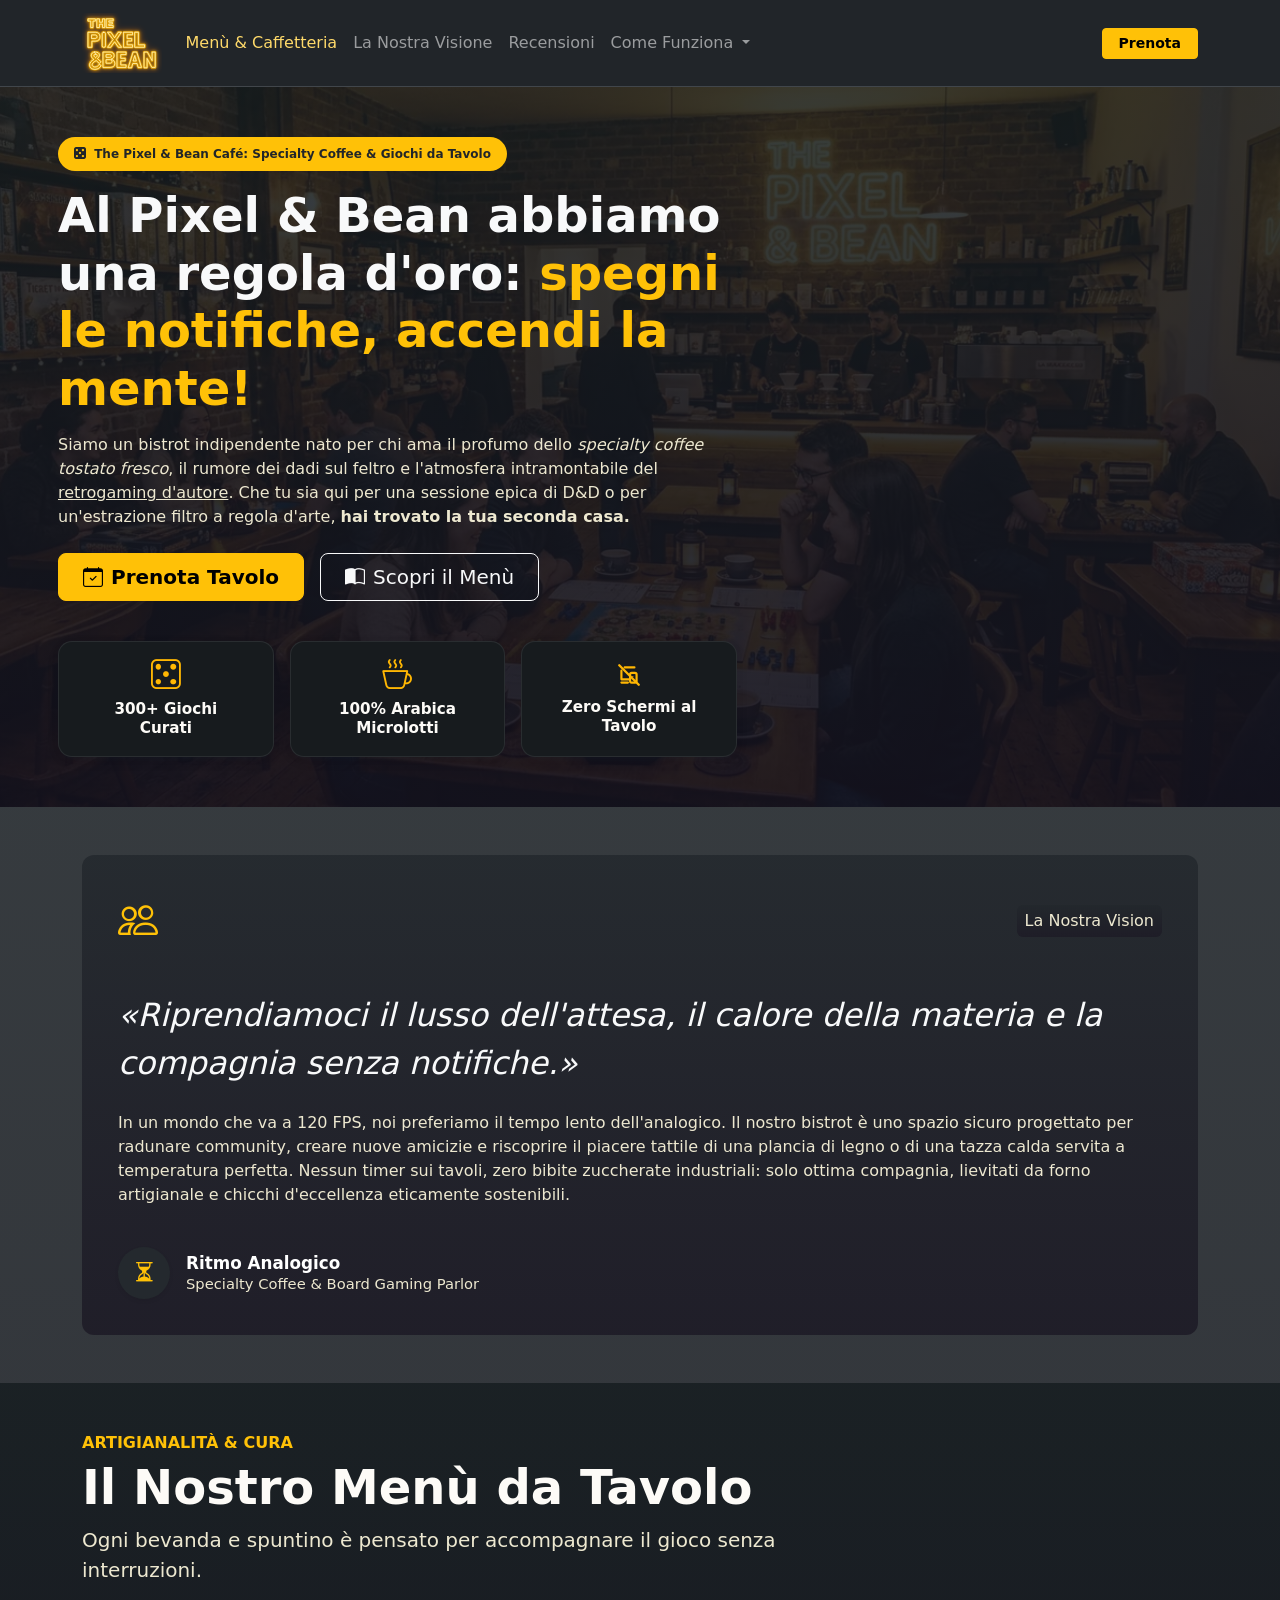
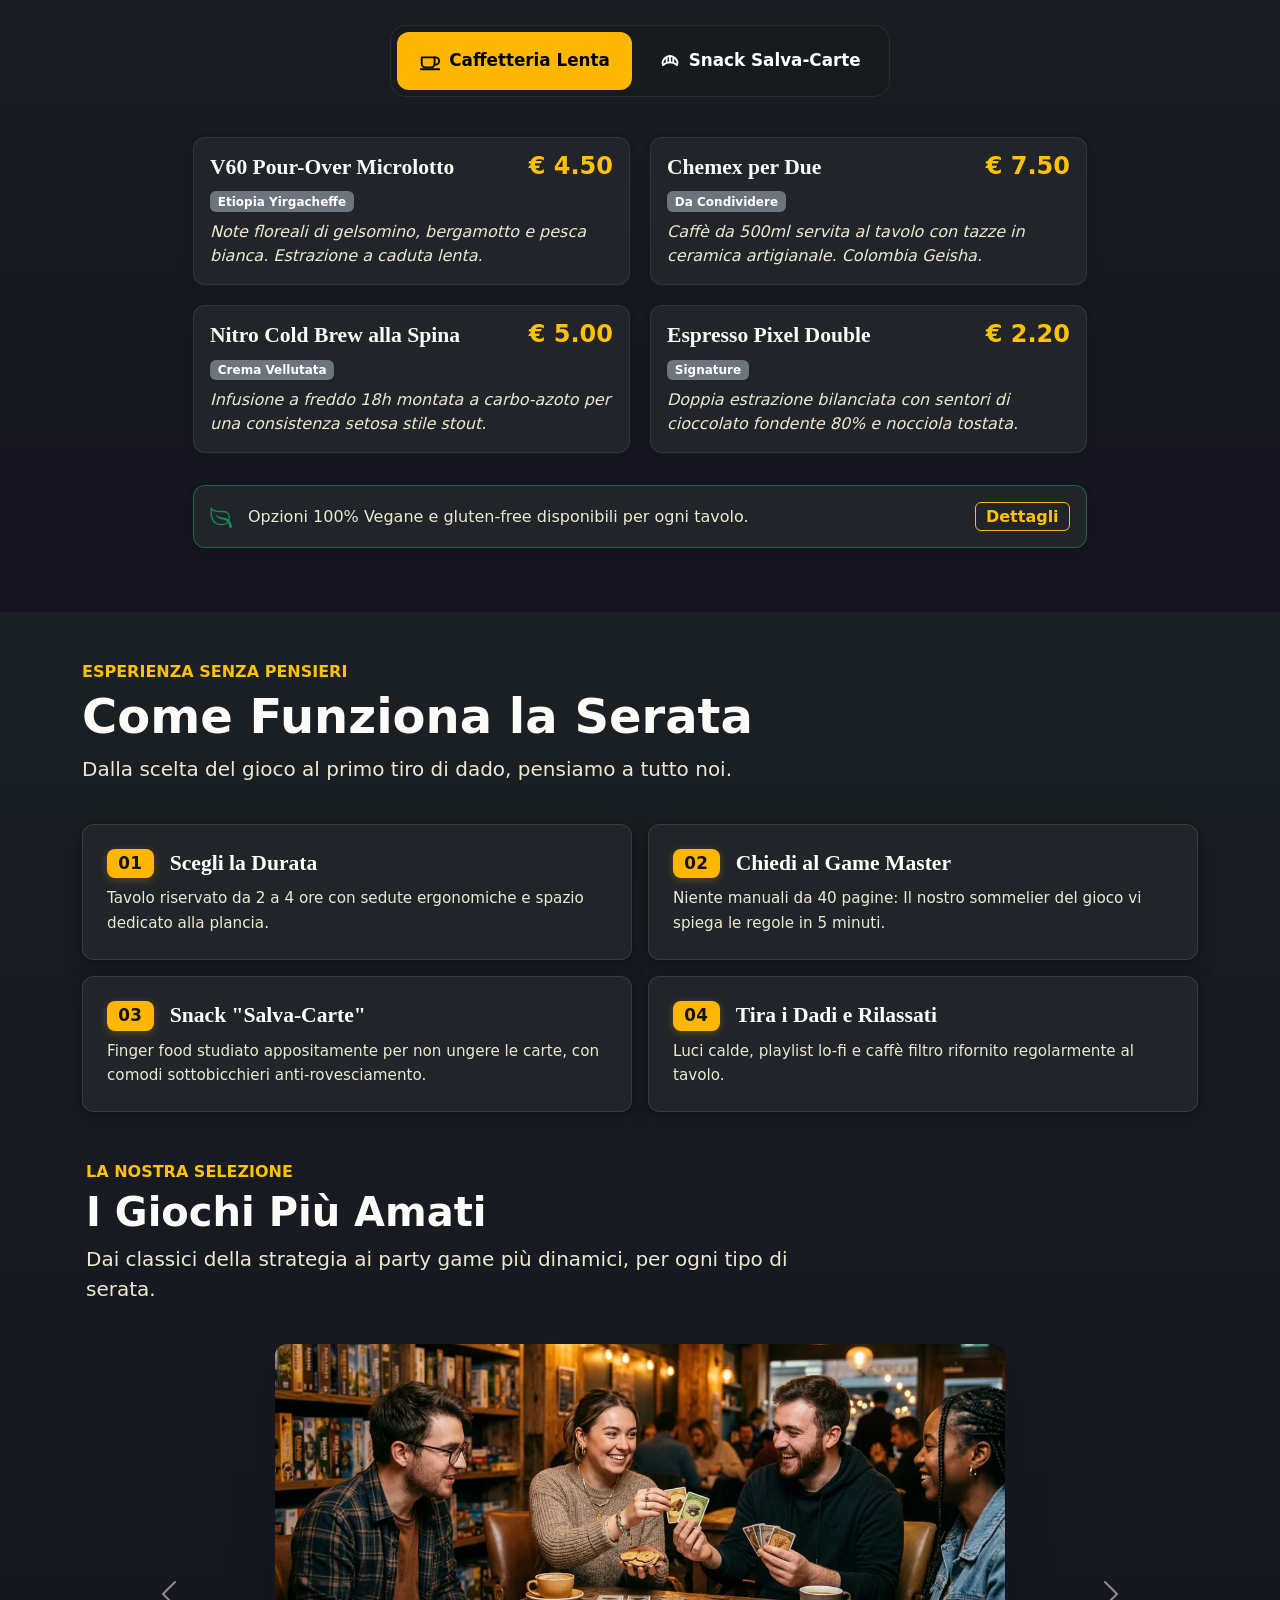
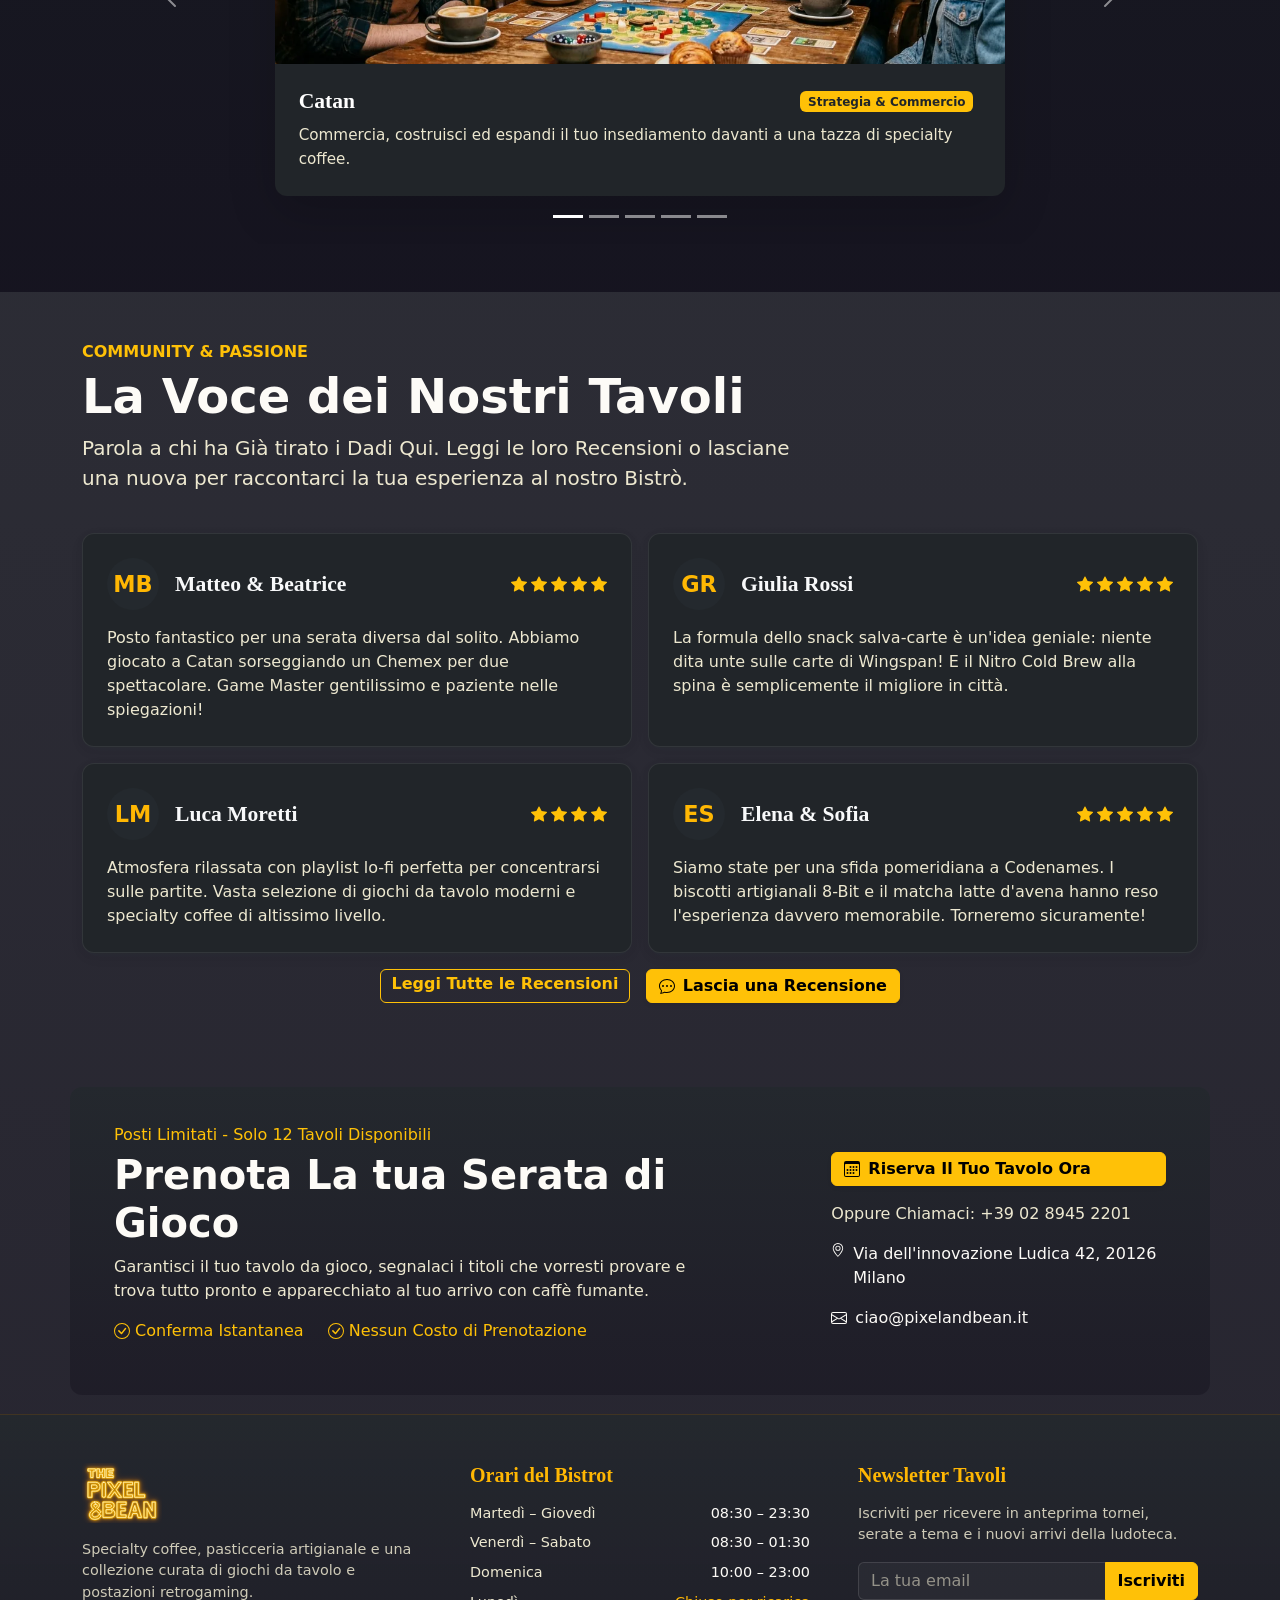
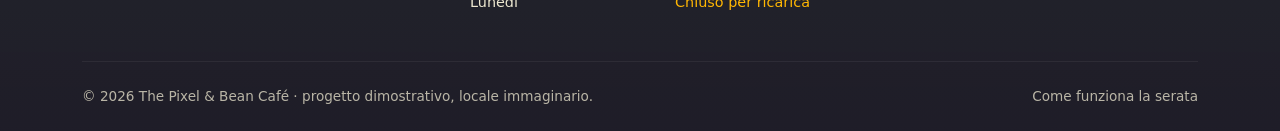
==== commit 2943c66e: "eliminato tutte le classi inesistenti in Bootstrap 5.3 da index.html." ====
--- a/pixel-bean-cafe/src/index.html
+++ b/pixel-bean-cafe/src/index.html
@@ -77,12 +77,12 @@
                               <i class="bi bi-dice-5-fill me-1"></i> The Pixel &amp; Bean Café: Specialty Coffee &amp;
                               Giochi da Tavolo
                          </span>
-                         <h1 class="display-5 display-lg-4 fw-bold text-light mb-3">
+                         <h1 class="display-5  fw-bold text-light mb-3">
                               Al Pixel &amp; Bean abbiamo una regola d'oro: <span class="text-warning">spegni le
                                    notifiche,
                                    accendi la mente!</span>
                          </h1>
-                         <p class="lead mb-4 fs-6 fs-md-5">
+                         <p class="lead mb-4 fs-6">
                               Siamo un bistrot indipendente nato per chi ama il profumo dello <i>specialty coffee
                                    tostato fresco</i>, il rumore dei dadi sul feltro e l'atmosfera intramontabile del
                               <u>retrogaming d'autore</u>. Che tu sia qui per una sessione epica di D&amp;D o per
@@ -159,11 +159,11 @@
                </div>
                <div class="row">
                     <div class="col-12 vision-text">
-                         <blockquote class="fs-2 fs-lg-1 fw-normal text-light my-3 my-md-4 fst-italic">
+                         <blockquote class="fs-2  fw-normal text-light my-3 my-md-4 fst-italic">
                               «Riprendiamoci il lusso dell'attesa, il calore della materia e la compagnia senza
                               notifiche.»
                          </blockquote>
-                         <p class="lead fw-light fs-6 fs-md-5">
+                         <p class="lead fw-light fs-6">
                               In un mondo che va a 120 FPS, noi preferiamo il <strong>tempo lento
                                    dell'analogico</strong>.
                               Il nostro bistrot è uno spazio sicuro progettato per radunare community, creare nuove
@@ -193,7 +193,7 @@
                <div class="row mb-4 text-start text-md-start">
                     <div class="col-12 col-lg-8 mx-auto mx-lg-0">
                          <p class="text-warning fs-6 text-uppercase fw-semibold mb-1">Artigianalità &amp; Cura</p>
-                         <h2 class="display-5 display-md-4 fw-bold">Il Nostro Menù da Tavolo</h2>
+                         <h2 class="display-5  fw-bold">Il Nostro Menù da Tavolo</h2>
                          <p class="fs-5 menu-sub-text">Ogni bevanda e spuntino è pensato per accompagnare il gioco senza
                               interruzioni.</p>
                     </div>
@@ -281,7 +281,7 @@
                <div class="row mb-4 text-start text-md-start">
                     <div class="col-12 col-lg-8 mx-auto mx-lg-0">
                          <p class="text-warning fs-6 text-uppercase fw-semibold mb-1">Esperienza Senza Pensieri</p>
-                         <h2 class="display-5 display-md-4 fw-bold">Come Funziona la Serata</h2>
+                         <h2 class="display-5  fw-bold">Come Funziona la Serata</h2>
                          <p class="fs-5 menu-sub-text">Dalla scelta del gioco al primo tiro di dado, pensiamo a tutto
                               noi.</p>
                     </div>
@@ -339,7 +339,7 @@
                <div class="row mb-4 text-start text-md-start">
                     <div class="col-12 col-lg-8 mx-auto mx-lg-0">
                          <p class="text-warning fs-6 text-uppercase fw-semibold mb-1">Community & Passione</p>
-                         <h2 class="display-5 display-md-4 fw-bold">La Voce dei Nostri Tavoli</h2>
+                         <h2 class="display-5  fw-bold">La Voce dei Nostri Tavoli</h2>
                          <p class="fs-5 menu-sub-text">Parola a chi ha Già tirato i Dadi Qui. Leggi le loro Recensioni o
                               lasciane una nuova per raccontarci la tua esperienza al nostro Bistrò.</p>
                     </div>
@@ -377,7 +377,7 @@
      <section id="info">
           <div class="container banner-card">
                <!-- Single row using flex alignment classes -->
-               <div class="row px-4 justify-content-between align-items-center-custom">
+               <div class="row px-4 justify-content-between ">
 
                     <!-- Left Column: Text Content -->
                     <div class="col-md-7 col-12 py-3">
@@ -721,9 +721,15 @@
           </div>
      </div>
 
-     <!-- Dialog: iscrizione riuscita la logica JS renderizza il dialog corretto (success/rejected) -->
+     <!-- Dialog: iscrizione riuscita/rifiutata la logica JS renderizza il dialog corretto (success/rejected) -->
      <div>
           <dialog class="dialog" id="newsletterDialog" aria-labelledby="dialog-title" data-bs-theme="dark">
+          </dialog>
+     </div>
+
+     <!-- Dialog: prenotazione tavolo riuscita/rifiutata la logica JS renderizza il dialog corretto (success/rejected) -->
+     <div>
+          <dialog class="dialog" id="bookingDialog" aria-labelledby="booking-dialog-title" data-bs-theme="dark">
           </dialog>
      </div>
 
--- a/pixel-bean-cafe/style/styles.css
+++ b/pixel-bean-cafe/style/styles.css
@@ -58,7 +58,7 @@
 
 #hero {
   background: var(--gradient-bg-main),
-    url('../assets/img/cafe-hero.jpg') center / cover no-repeat;
+    url('../assets/img/cafe-hero.webp') center / cover no-repeat;
   min-height: 80vh;
   display: flex;
   align-items: center;
